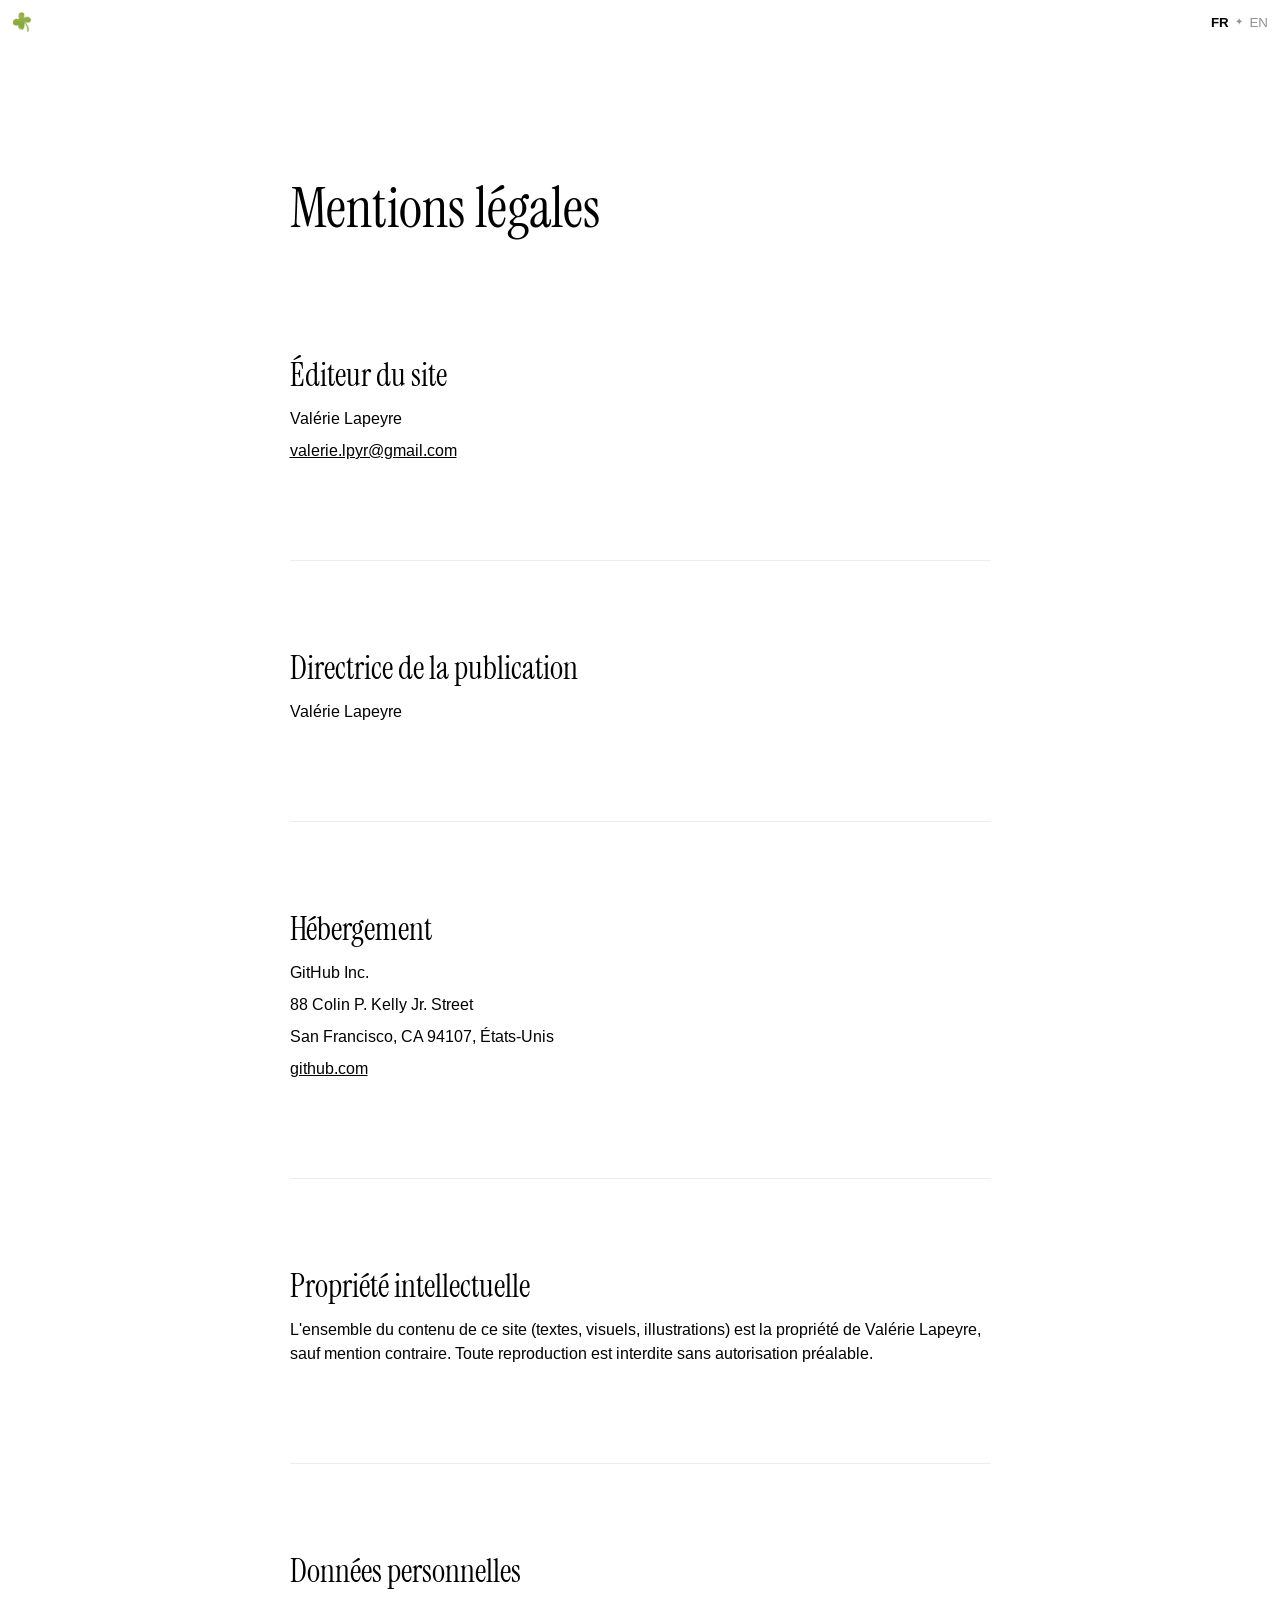
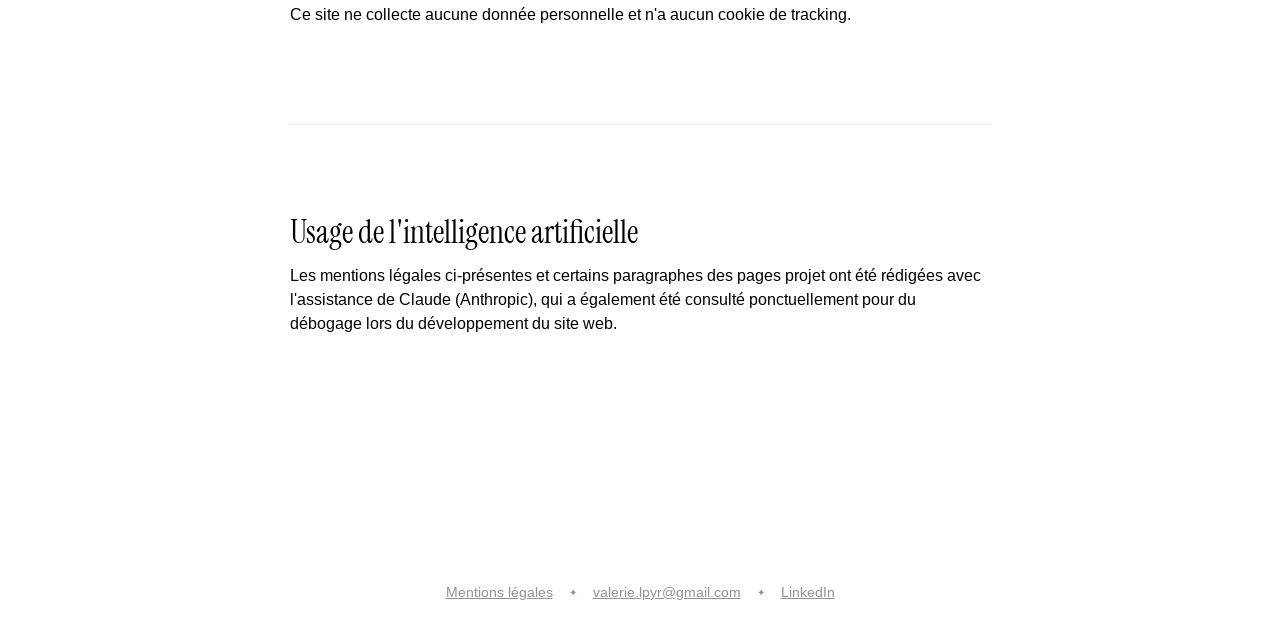
==== mentions-legales.html @ 7cc2f8be "add mentions legales" ====
<!doctype html>
<html lang="fr">
  <head>
    <meta charset="UTF-8" />
    <meta name="viewport" content="width=device-width, initial-scale=1.0" />
    <title>Valérie Lapeyre — UX Researcher</title>
    <script src="script.js" defer></script>
    <link rel="stylesheet" href="style/style.css" />
    <link rel="stylesheet" href="style/mentions-legales.css" />
    <link rel="preconnect" href="https://fonts.googleapis.com" />
    <link rel="preconnect" href="https://fonts.gstatic.com" crossorigin />
    <link
      href="https://fonts.googleapis.com/css2?family=Arimo:ital,wght@0,400..700;1,400..700&family=Instrument+Serif:ital@0;1&display=swap"
      rel="stylesheet"
    />
    <link
      rel="shortcut icon"
      href="media/favicon-180.png"
      type="image/x-icon"
    />
  </head>
  <body>
    <header>
      <nav>
        <a href="/index.html" class="logo-top-link"
          ><img src="media/trefle-40.png" alt="Accueil"
        /></a>
      </nav>
      <div class="lang-switcher" role="group" aria-label="Langue">
        <button
          id="btn-fr"
          class="lang-btn active"
          aria-pressed="true"
          onclick="changeLang('fr')"
        >
          FR
        </button>
        <span aria-hidden="true" class="separator">✦</span>
        <button
          id="btn-en"
          class="lang-btn"
          aria-pressed="false"
          onclick="changeLang('en')"
        >
          EN
        </button>
      </div>
    </header>
    <main>
      <h1>Mentions légales</h1>

      <section>
        <h2>Éditeur du site</h2>
        <p>Valérie Lapeyre</p>
        <p>
          <a href="mailto:valerie.lpyr@gmail.com">valerie.lpyr@gmail.com</a>
        </p>
      </section>

      <section>
        <h2>Directrice de la publication</h2>
        <p>Valérie Lapeyre</p>
      </section>

      <section>
        <h2>Hébergement</h2>
        <p>GitHub Inc.</p>
        <p>88 Colin P. Kelly Jr. Street</p>
        <p>San Francisco, CA 94107, États-Unis</p>
        <p>
          <a href="https://github.com" target="_blank" rel="noopener noreferrer"
            >github.com</a
          >
        </p>
      </section>

      <section>
        <h2>Propriété intellectuelle</h2>
        <p>
          L'ensemble du contenu de ce site (textes, visuels, illustrations) est
          la propriété de Valérie Lapeyre, sauf mention contraire. Toute
          reproduction est interdite sans autorisation préalable.
        </p>
      </section>

      <section>
        <h2>Données personnelles</h2>
        <p>
          Ce site ne collecte aucune donnée personnelle et n'a aucun cookie de
          tracking.
        </p>
      </section>

      <section>
        <h2>Usage de l'intelligence artificielle</h2>
        <p>
          Les mentions légales ci-présentes et certains paragraphes des pages
          projet ont été rédigées avec l'assistance de Claude (Anthropic), qui a
          également été consulté ponctuellement pour du débogage lors du
          développement du site web.
        </p>
      </section>
    </main>
    <footer>
      <a href="/mentions-legales.html" rel="noopener noreferrer"
        >Mentions légales</a
      >
      <span class="separator" aria-hidden="true">✦</span>
      <address>
        <a href="mailto:valerie.lpyr@gmail.com">valerie.lpyr@gmail.com</a>
        <span class="separator" aria-hidden="true">✦</span>
        <a
          href="https://linkedin.com/in/valerie-lapeyre-945000222"
          rel="noopener noreferrer"
          target="_blank"
          >LinkedIn</a
        >
      </address>
    </footer>
  </body>
</html>
---- style/style.css ----
/* GENERAL */

*,
*::before,
*::after {
  box-sizing: border-box;
  scroll-behavior: smooth;
}

body {
  font-family: "Arimo", sans-serif;
  width: 100%;
  min-height: 100vh;
  display: flex;
  flex-direction: column;
  align-items: center;
  --font-gray: #919191;
  --font-color-transition: color 0.2s ease-out;
  line-height: 1.2;
}

body,
h1,
h2,
h3,
h4,
p {
  margin: 0;
  padding: 0;
}

h1,
h2,
h3,
h4 {
  font-family: "Instrument Serif", sans-serif;
  font-weight: 400;
}

h1 {
  font-size: 5rem;
  line-height: 1;
}

h2 {
  font-size: 3.5rem;
  line-height: 1.1;
}

ul,
nav {
  display: flex;
  width: 100%;
}

a {
  color: black;
  font-style: normal;
  transition: var(--font-color-transition);
}

a:hover {
  color: #a6a6a6;
  transition: var(--font-color-transition);
}

li {
  list-style: none;
}

.separator {
  font-size: 0.6rem;
}

/* HEADER */

header {
  width: 100%;
  display: flex;
  padding: 0.75rem;
  align-items: center;
  justify-content: space-between;
  position: fixed;
  top: 0;
  left: 0;
}

@media screen and (max-width: 880px) {
  header {
    background: white;
  }
}

.lang-switcher {
  display: flex;
  gap: 0.4rem;
  height: fit-content;
  align-items: center;
  color: var(--font-gray);
}

.lang-btn {
  border: none;
  background: none;
  cursor: pointer;
  padding: 0;
  color: var(--font-gray);
  transition: var(--font-color-transition);
}

.lang-btn.active {
  font-weight: 700;
  color: black;
}

.lang-btn.active:hover {
  cursor: default;
}

.lang-btn:hover:not(.active) {
  color: black;
  transition: var(--font-color-transition);
}

/* header {
  align-items: center;
  padding-top: 0.8rem;
} */

header nav a {
  text-decoration: none;
}

header nav .logo-top-link {
  height: 1.25rem;
}

header nav .logo-top-link img {
  width: 1.25rem;
}

header nav .logo-top-link:hover img {
  transform: rotate(40deg);
}

header nav .logo-top-link img,
header nav .logo-top-link:hover img {
  transition: transform 0.25s ease-out;
}

/* FOOTER */

footer {
  margin-top: 5vh;
  padding: 1rem;
  display: flex;
  gap: 1rem;
  font-size: 0.9rem;
  color: var(--font-gray);
  align-items: center;
}

footer address {
  display: flex;
  justify-content: center;
  gap: 1rem;
  font-style: normal;
  align-items: center;
}

footer a {
  color: var(--font-gray);
}

footer a:hover {
  color: black;
}

@media screen and (max-width: 458px) {
  footer {
    flex-direction: column-reverse;
    width: 100%;
  }

  footer .separator {
    display: none;
  }

  footer address {
    justify-content: flex-start;
  }
}

@media screen and (max-width: 300px) {
  footer address {
    flex-direction: column;
  }
}

/* MAIN */

main {
  display: flex;
  flex-direction: column;
  align-items: center;
  padding: 0 2rem;
  gap: 5vh;
}
---- style/mentions-legales.css ----
main {
  max-width: 85ch;
  gap: 0;
  padding-top: 20vh;
  align-items: flex-start;
}

h1 {
  margin-bottom: 2rem;
  font-size: 3.5rem;
}

h2 {
  font-size: 2rem;
  margin-bottom: 0.8rem;
}

p {
  margin-bottom: 0.5rem;
  line-height: 1.5;
}

section {
  border-bottom: 1px solid #ededed;
  width: 100%;
  padding: 10vh 0;
}

section:last-of-type {
  border: none;
}

footer {
  margin-top: 15vh;
}
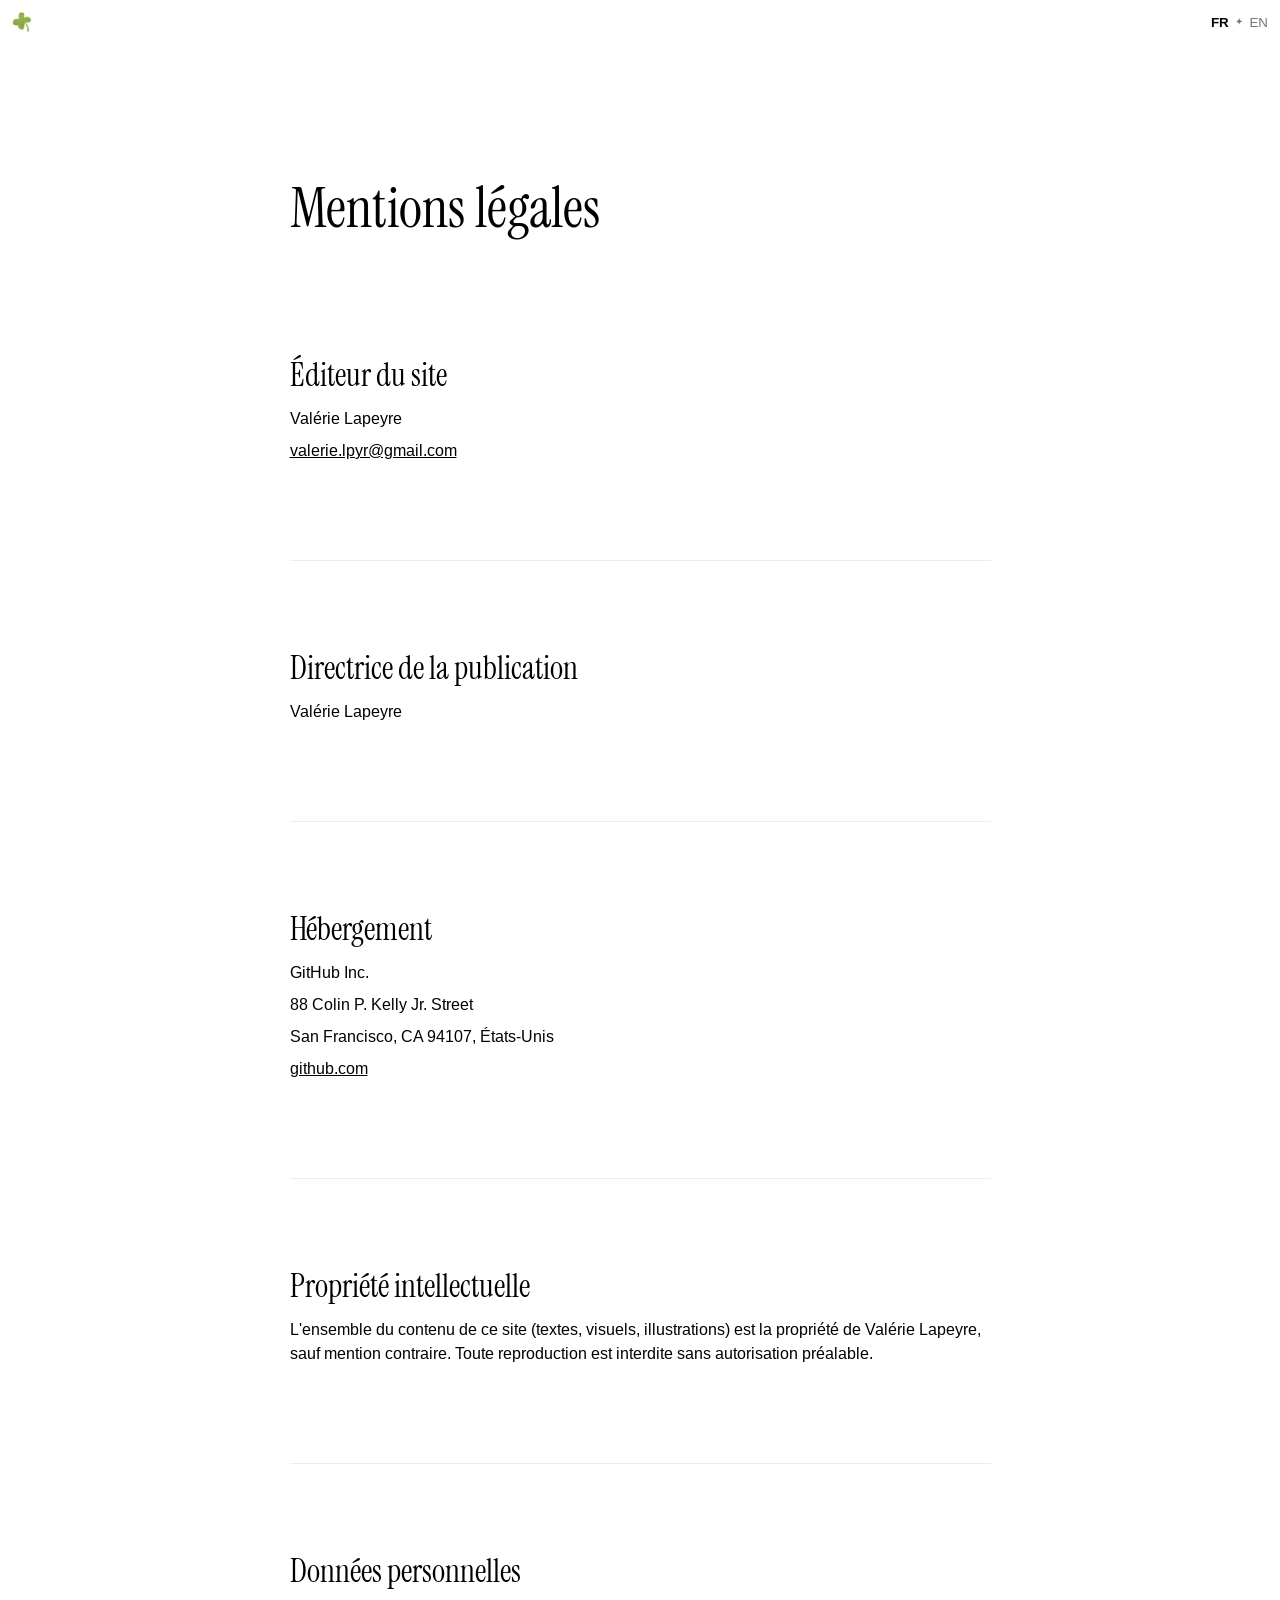
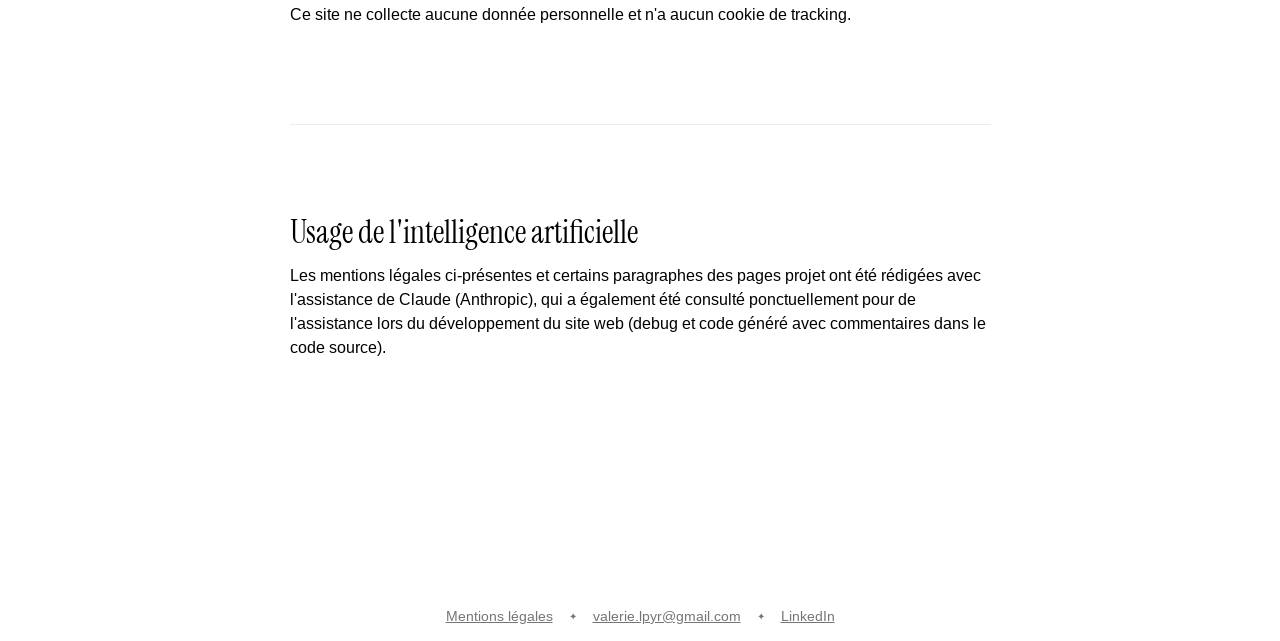
==== commit 7f152b45: "update ia usage in mentions légales" ====
--- a/mentions-legales.html
+++ b/mentions-legales.html
@@ -3,7 +3,11 @@
   <head>
     <meta charset="UTF-8" />
     <meta name="viewport" content="width=device-width, initial-scale=1.0" />
-    <title>Valérie Lapeyre — UX Researcher</title>
+    <title>Valérie Lapeyre — Mentions légales</title>
+    <meta
+      name="description"
+      content="Mentions légales du portfolio de Valérie Lapeyre"
+    />
     <script src="script.js" defer></script>
     <link rel="stylesheet" href="style/style.css" />
     <link rel="stylesheet" href="style/mentions-legales.css" />
@@ -19,10 +23,10 @@
       type="image/x-icon"
     />
   </head>
-  <body>
+  <body data-page="mentions">
     <header>
       <nav>
-        <a href="/index.html" class="logo-top-link"
+        <a href="index.html" class="logo-top-link"
           ><img src="media/trefle-40.png" alt="Accueil"
         /></a>
       </nav>
@@ -47,10 +51,10 @@
       </div>
     </header>
     <main>
-      <h1>Mentions légales</h1>
+      <h1 id="page-title">Mentions légales</h1>
 
       <section>
-        <h2>Éditeur du site</h2>
+        <h2 id="s1-title">Éditeur du site</h2>
         <p>Valérie Lapeyre</p>
         <p>
           <a href="mailto:valerie.lpyr@gmail.com">valerie.lpyr@gmail.com</a>
@@ -58,15 +62,15 @@
       </section>
 
       <section>
-        <h2>Directrice de la publication</h2>
+        <h2 id="s2-title">Directrice de la publication</h2>
         <p>Valérie Lapeyre</p>
       </section>
 
       <section>
-        <h2>Hébergement</h2>
+        <h2 id="s3-title">Hébergement</h2>
         <p>GitHub Inc.</p>
         <p>88 Colin P. Kelly Jr. Street</p>
-        <p>San Francisco, CA 94107, États-Unis</p>
+        <p id="s3-city">San Francisco, CA 94107, États-Unis</p>
         <p>
           <a href="https://github.com" target="_blank" rel="noopener noreferrer"
             >github.com</a
@@ -75,8 +79,8 @@
       </section>
 
       <section>
-        <h2>Propriété intellectuelle</h2>
-        <p>
+        <h2 id="s4-title">Propriété intellectuelle</h2>
+        <p id="s4-p">
           L'ensemble du contenu de ce site (textes, visuels, illustrations) est
           la propriété de Valérie Lapeyre, sauf mention contraire. Toute
           reproduction est interdite sans autorisation préalable.
@@ -84,25 +88,29 @@
       </section>
 
       <section>
-        <h2>Données personnelles</h2>
-        <p>
+        <h2 id="s5-title">Données personnelles</h2>
+        <p id="s5-p">
           Ce site ne collecte aucune donnée personnelle et n'a aucun cookie de
           tracking.
         </p>
       </section>
 
       <section>
-        <h2>Usage de l'intelligence artificielle</h2>
-        <p>
+        <h2 id="s6-title">Usage de l'intelligence artificielle</h2>
+        <p id="s6-p">
           Les mentions légales ci-présentes et certains paragraphes des pages
           projet ont été rédigées avec l'assistance de Claude (Anthropic), qui a
-          également été consulté ponctuellement pour du débogage lors du
-          développement du site web.
+          également été consulté ponctuellement pour de l'assistance lors du
+          développement du site web (debug et code généré avec commentaires dans
+          le code source).
         </p>
       </section>
     </main>
     <footer>
-      <a href="/mentions-legales.html" rel="noopener noreferrer"
+      <a
+        href="/mentions-legales.html"
+        rel="noopener noreferrer"
+        id="footer-mentions"
         >Mentions légales</a
       >
       <span class="separator" aria-hidden="true">✦</span>
--- a/style/style.css
+++ b/style/style.css
@@ -14,7 +14,7 @@
   display: flex;
   flex-direction: column;
   align-items: center;
-  --font-gray: #919191;
+  --font-gray: #757575;
   --font-color-transition: color 0.2s ease-out;
   line-height: 1.2;
 }
